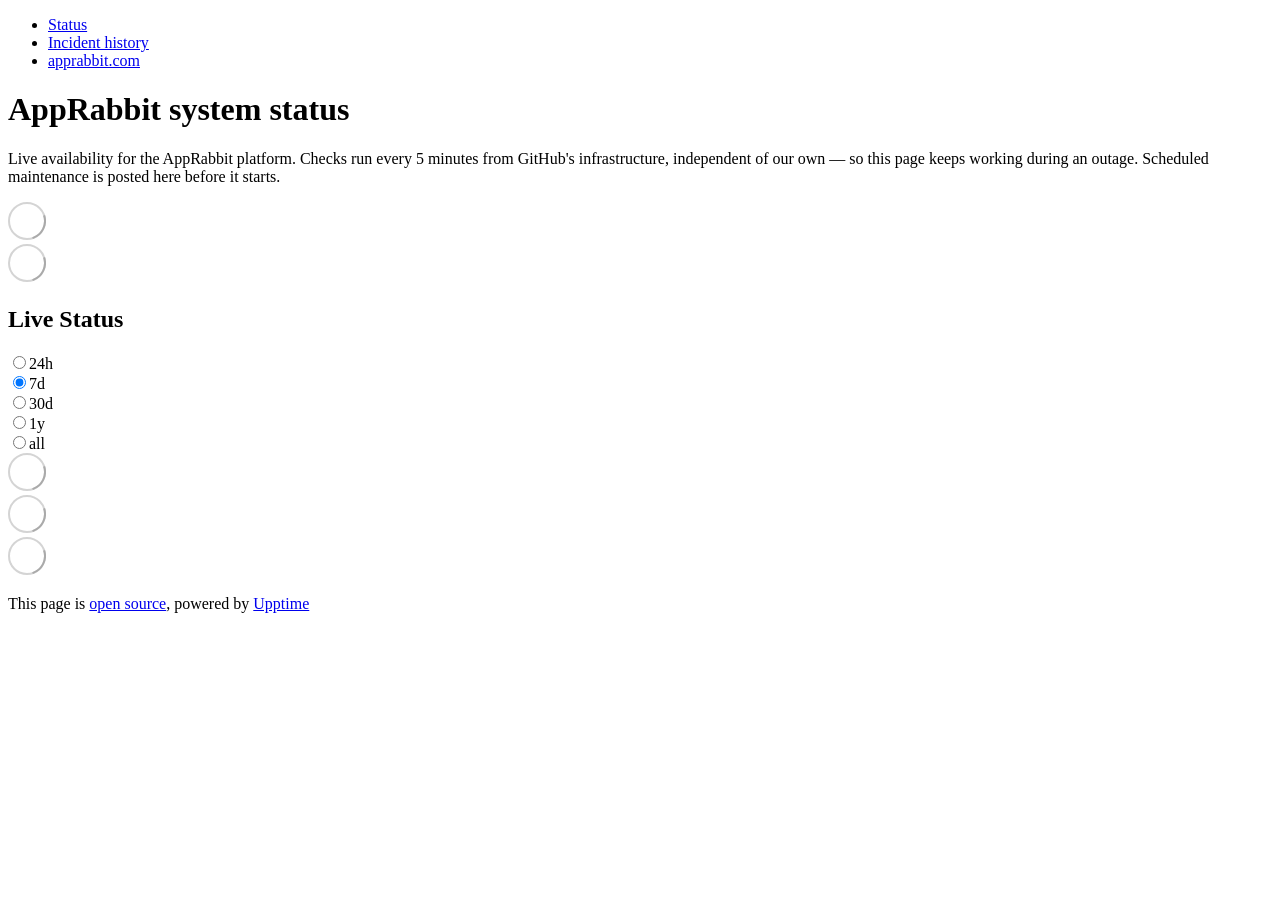
==== index.html @ 229c6cf5 "deploy: 5604613d3c1e2f27da036a6be445fbf0cf1c7d10" ====
<!DOCTYPE html> <html lang=en> <head> <meta charset=utf-8> <meta content="width=device-width,initial-scale=1" name=viewport> <meta content=#333333 name=theme-color> <base href=/ > <link href=manifest.json rel=manifest crossorigin=use-credentials> <script>__SAPPER__={baseUrl:"",preloaded:[void 0,{}]};if('serviceWorker' in navigator)navigator.serviceWorker.register('/service-worker.js');(function(){try{eval("async function x(){}");var main="/client/client.16db4507.js"}catch(e){main="/client/legacy/client.9b5280ad.js"};var s=document.createElement("script");try{new Function("if(0)import('')")();s.src=main;s.type="module";s.crossOrigin="use-credentials";}catch(e){s.src="/client/shimport@2.0.5.js";s.setAttribute("data-main",main);}document.head.appendChild(s);}());</script> <link href=client/client-31a52aa5.css rel=stylesheet><link href=client/createOctokit-a85f76c7.css rel=stylesheet><link href=client/index-b0b6455a.css rel=stylesheet> <title>AppRabbit Status</title> <script>// If `prefers-color-scheme` is not supported, fall back to light mode.
      // In this case, light.css will be downloaded with `highest` priority.
      if (typeof window !== "undefined" && typeof document !== "undefined" && "matchMedia" in window && window.matchMedia('(prefers-color-scheme: dark)').media === 'not all') {
        document.documentElement.style.display = 'none';
        document.head.insertAdjacentHTML(
          'beforeend',
          '<link rel="stylesheet" href={`${config.path}/themes/light.css`} onload="document.documentElement.style.display = \'\'">',
        );
      } </script> <link href=https://status.apprabbit.com/themes/light.css rel=stylesheet media=(prefers-color-scheme:light)> <link href=https://status.apprabbit.com/themes/dark.css rel=stylesheet media=(prefers-color-scheme:dark)><link href=https://status.apprabbit.com/global.css rel=stylesheet><link href=https://raw.githubusercontent.com/upptime/upptime/master/assets/upptime-icon.svg rel=icon type=image/svg><link href=/logo-192.png rel=icon type=image/png> <link href=/client/client.16db4507.js rel=modulepreload as=script crossorigin=use-credentials><link href=/client/client-31a52aa5.css rel=preload as=style><link href=/client/index.b911595e.js rel=modulepreload as=script crossorigin=use-credentials><link href=/client/createOctokit.f7fb2479.js rel=modulepreload as=script crossorigin=use-credentials><link href=/client/inject_styles.803b7e80.js rel=modulepreload as=script crossorigin=use-credentials><link href=/client/createOctokit-a85f76c7.css rel=preload as=style><link href=/client/index-b0b6455a.css rel=preload as=style></head> <body> <div id=sapper> <nav class=svelte-a08hsz><div class="svelte-a08hsz container"> <ul class=svelte-a08hsz><li><a href=/ class=svelte-a08hsz target=_self aria-current=page>Status</a> <li><a href=/history class=svelte-a08hsz target=_self>Incident history</a> <li><a href=https://apprabbit.com class=svelte-a08hsz target=_self>apprabbit.com</a> </li> </ul></div> </nav> <main class=container> <header class=svelte-ngkazm><h1>AppRabbit system status</h1> <p class="svelte-ngkazm lead">Live availability for the AppRabbit platform. Checks run every 5 minutes from GitHub's infrastructure, independent of our own — so this page keeps working during an outage. Scheduled maintenance is posted here before it starts.</header> <section class=svelte-8lnl4f><div class="svelte-68jxue loading"><svg class=svelte-68jxue height=38 stroke=#aaa width=38 xmlns=http://www.w3.org/2000/svg><g fill=none fill-rule=evenodd><g stroke-width=2 transform="translate(1 1)"><circle cx=18 cy=18 r=18 stroke-opacity=.5></circle><path d="M36 18c0-9.94-8.06-18-18-18"><animateTransform attributeName=transform dur=1s from="0 18 18" repeatCount=indefinite to="360 18 18" type=rotate></animateTransform></path></g></g></svg></div> </section> <section class=svelte-8lnl4f><div class="svelte-68jxue loading"><svg class=svelte-68jxue height=38 stroke=#aaa width=38 xmlns=http://www.w3.org/2000/svg><g fill=none fill-rule=evenodd><g stroke-width=2 transform="translate(1 1)"><circle cx=18 cy=18 r=18 stroke-opacity=.5></circle><path d="M36 18c0-9.94-8.06-18-18-18"><animateTransform attributeName=transform dur=1s from="0 18 18" repeatCount=indefinite to="360 18 18" type=rotate></animateTransform></path></g></g></svg></div> </section> <div class="svelte-fqsq6s f changed"><h2>Live Status</h2> <form class="svelte-fqsq6s f r"><div><input class=svelte-fqsq6s id=data_day name=d type=radio value=day><label class=svelte-fqsq6s for=data_day>24h</label></div> <div><input class=svelte-fqsq6s id=data_week name=d type=radio value=week checked><label class=svelte-fqsq6s for=data_week>7d</label></div> <div><input class=svelte-fqsq6s id=data_month name=d type=radio value=month><label class=svelte-fqsq6s for=data_month>30d</label></div> <div><input class=svelte-fqsq6s id=data_year name=d type=radio value=year><label class=svelte-fqsq6s for=data_year>1y</label></div> <div><input class=svelte-fqsq6s id=data_all name=d type=radio value=all><label class=svelte-fqsq6s for=data_all>all</label></div></form></div> <section class="svelte-fqsq6s live-status"><div class="svelte-68jxue loading"><svg class=svelte-68jxue height=38 stroke=#aaa width=38 xmlns=http://www.w3.org/2000/svg><g fill=none fill-rule=evenodd><g stroke-width=2 transform="translate(1 1)"><circle cx=18 cy=18 r=18 stroke-opacity=.5></circle><path d="M36 18c0-9.94-8.06-18-18-18"><animateTransform attributeName=transform dur=1s from="0 18 18" repeatCount=indefinite to="360 18 18" type=rotate></animateTransform></path></g></g></svg></div> </section> <section><div class="svelte-68jxue loading"><svg class=svelte-68jxue height=38 stroke=#aaa width=38 xmlns=http://www.w3.org/2000/svg><g fill=none fill-rule=evenodd><g stroke-width=2 transform="translate(1 1)"><circle cx=18 cy=18 r=18 stroke-opacity=.5></circle><path d="M36 18c0-9.94-8.06-18-18-18"><animateTransform attributeName=transform dur=1s from="0 18 18" repeatCount=indefinite to="360 18 18" type=rotate></animateTransform></path></g></g></svg></div> </section> <section><div class="svelte-68jxue loading"><svg class=svelte-68jxue height=38 stroke=#aaa width=38 xmlns=http://www.w3.org/2000/svg><g fill=none fill-rule=evenodd><g stroke-width=2 transform="translate(1 1)"><circle cx=18 cy=18 r=18 stroke-opacity=.5></circle><path d="M36 18c0-9.94-8.06-18-18-18"><animateTransform attributeName=transform dur=1s from="0 18 18" repeatCount=indefinite to="360 18 18" type=rotate></animateTransform></path></g></g></svg></div></section></main> <footer class=svelte-jbr799><p>This page is <a href=https://github.com/gameplan-apps/statuspage>open source</a>, powered by <a href=https://upptime.js.org>Upptime</a></p> </footer></div> <script> try {
        if (typeof window !== "undefined" && window.navigator && navigator.serviceWorker) {
          navigator.serviceWorker.getRegistrations().then(function (registrations) {
            for (let registration of registrations) {
              registration.unregister();
            }
          });
        }
        if (typeof window !== "undefined" && "caches" in window) {
          caches.keys().then(function (keyList) {
            return Promise.all(
              keyList.map(function (key) {
                return caches.delete(key);
              })
            );
          });
        }
      } catch (error) {} </script>
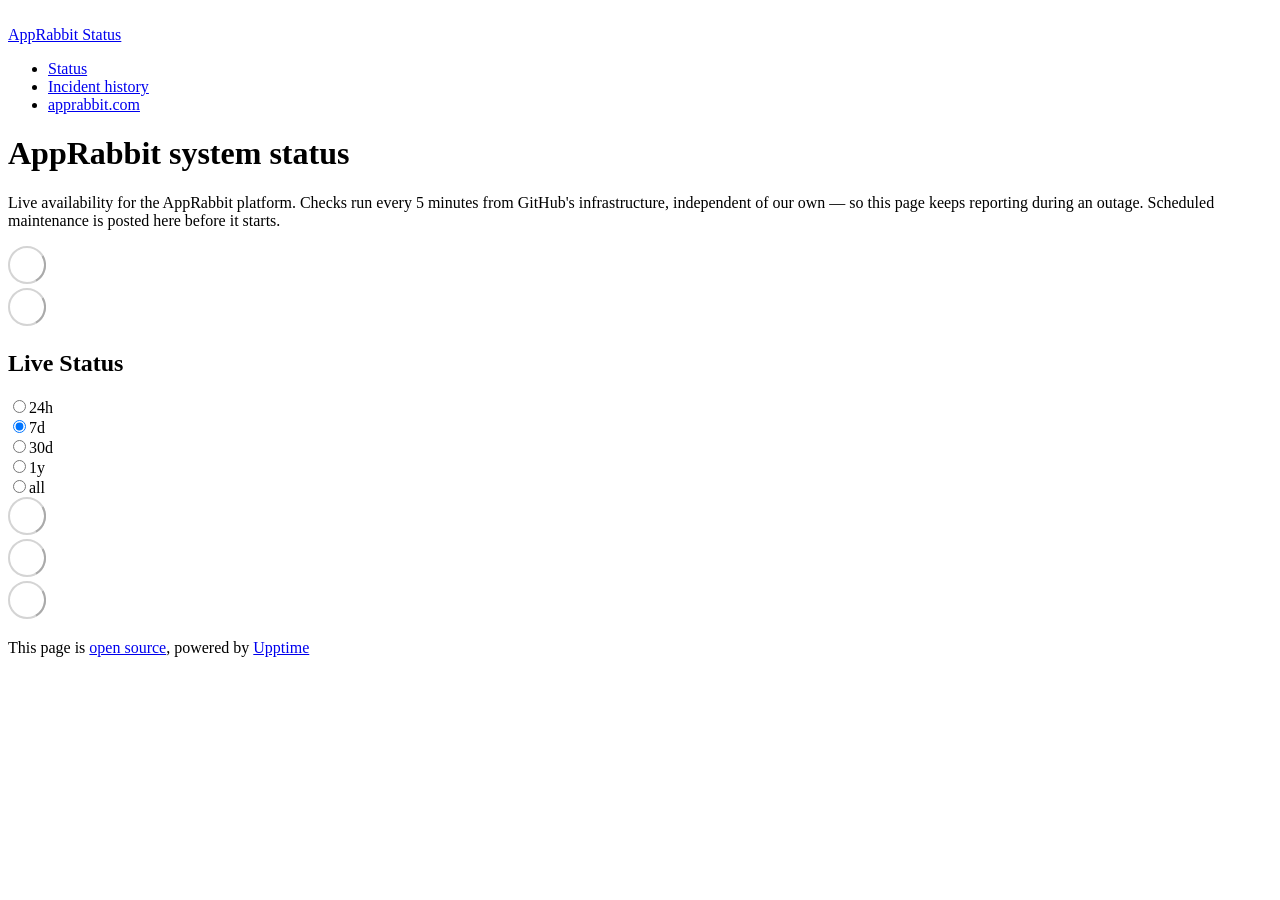
==== commit b4fa7b87: "deploy: b3c01dbffed97ba7796f07d6b730ff8632c84983" ====
--- a/index.html
+++ b/index.html
@@ -1,4 +1,4 @@
-<!DOCTYPE html> <html lang=en> <head> <meta charset=utf-8> <meta content="width=device-width,initial-scale=1" name=viewport> <meta content=#333333 name=theme-color> <base href=/ > <link href=manifest.json rel=manifest crossorigin=use-credentials> <script>__SAPPER__={baseUrl:"",preloaded:[void 0,{}]};if('serviceWorker' in navigator)navigator.serviceWorker.register('/service-worker.js');(function(){try{eval("async function x(){}");var main="/client/client.16db4507.js"}catch(e){main="/client/legacy/client.9b5280ad.js"};var s=document.createElement("script");try{new Function("if(0)import('')")();s.src=main;s.type="module";s.crossOrigin="use-credentials";}catch(e){s.src="/client/shimport@2.0.5.js";s.setAttribute("data-main",main);}document.head.appendChild(s);}());</script> <link href=client/client-31a52aa5.css rel=stylesheet><link href=client/createOctokit-a85f76c7.css rel=stylesheet><link href=client/index-b0b6455a.css rel=stylesheet> <title>AppRabbit Status</title> <script>// If `prefers-color-scheme` is not supported, fall back to light mode.
+<!DOCTYPE html> <html lang=en> <head> <meta charset=utf-8> <meta content="width=device-width,initial-scale=1" name=viewport> <meta content=#333333 name=theme-color> <base href=/statuspage/ > <link href=manifest.json rel=manifest crossorigin=use-credentials> <script>__SAPPER__={baseUrl:"/statuspage",preloaded:[void 0,{}]};if('serviceWorker' in navigator)navigator.serviceWorker.register('/statuspage/service-worker.js');(function(){try{eval("async function x(){}");var main="/statuspage/client/client.c06e1f39.js"}catch(e){main="/statuspage/client/legacy/client.65a590e5.js"};var s=document.createElement("script");try{new Function("if(0)import('')")();s.src=main;s.type="module";s.crossOrigin="use-credentials";}catch(e){s.src="/statuspage/client/shimport@2.0.5.js";s.setAttribute("data-main",main);}document.head.appendChild(s);}());</script> <link href=client/client-31a52aa5.css rel=stylesheet><link href=client/createOctokit-a85f76c7.css rel=stylesheet><link href=client/index-b0b6455a.css rel=stylesheet> <title>AppRabbit Status</title> <script>// If `prefers-color-scheme` is not supported, fall back to light mode.
       // In this case, light.css will be downloaded with `highest` priority.
       if (typeof window !== "undefined" && typeof document !== "undefined" && "matchMedia" in window && window.matchMedia('(prefers-color-scheme: dark)').media === 'not all') {
         document.documentElement.style.display = 'none';
@@ -6,7 +6,7 @@
           'beforeend',
           '<link rel="stylesheet" href={`${config.path}/themes/light.css`} onload="document.documentElement.style.display = \'\'">',
         );
-      } </script> <link href=https://status.apprabbit.com/themes/light.css rel=stylesheet media=(prefers-color-scheme:light)> <link href=https://status.apprabbit.com/themes/dark.css rel=stylesheet media=(prefers-color-scheme:dark)><link href=https://status.apprabbit.com/global.css rel=stylesheet><link href=https://raw.githubusercontent.com/upptime/upptime/master/assets/upptime-icon.svg rel=icon type=image/svg><link href=/logo-192.png rel=icon type=image/png> <link href=/client/client.16db4507.js rel=modulepreload as=script crossorigin=use-credentials><link href=/client/client-31a52aa5.css rel=preload as=style><link href=/client/index.b911595e.js rel=modulepreload as=script crossorigin=use-credentials><link href=/client/createOctokit.f7fb2479.js rel=modulepreload as=script crossorigin=use-credentials><link href=/client/inject_styles.803b7e80.js rel=modulepreload as=script crossorigin=use-credentials><link href=/client/createOctokit-a85f76c7.css rel=preload as=style><link href=/client/index-b0b6455a.css rel=preload as=style></head> <body> <div id=sapper> <nav class=svelte-a08hsz><div class="svelte-a08hsz container"> <ul class=svelte-a08hsz><li><a href=/ class=svelte-a08hsz target=_self aria-current=page>Status</a> <li><a href=/history class=svelte-a08hsz target=_self>Incident history</a> <li><a href=https://apprabbit.com class=svelte-a08hsz target=_self>apprabbit.com</a> </li> </ul></div> </nav> <main class=container> <header class=svelte-ngkazm><h1>AppRabbit system status</h1> <p class="svelte-ngkazm lead">Live availability for the AppRabbit platform. Checks run every 5 minutes from GitHub's infrastructure, independent of our own — so this page keeps working during an outage. Scheduled maintenance is posted here before it starts.</header> <section class=svelte-8lnl4f><div class="svelte-68jxue loading"><svg class=svelte-68jxue height=38 stroke=#aaa width=38 xmlns=http://www.w3.org/2000/svg><g fill=none fill-rule=evenodd><g stroke-width=2 transform="translate(1 1)"><circle cx=18 cy=18 r=18 stroke-opacity=.5></circle><path d="M36 18c0-9.94-8.06-18-18-18"><animateTransform attributeName=transform dur=1s from="0 18 18" repeatCount=indefinite to="360 18 18" type=rotate></animateTransform></path></g></g></svg></div> </section> <section class=svelte-8lnl4f><div class="svelte-68jxue loading"><svg class=svelte-68jxue height=38 stroke=#aaa width=38 xmlns=http://www.w3.org/2000/svg><g fill=none fill-rule=evenodd><g stroke-width=2 transform="translate(1 1)"><circle cx=18 cy=18 r=18 stroke-opacity=.5></circle><path d="M36 18c0-9.94-8.06-18-18-18"><animateTransform attributeName=transform dur=1s from="0 18 18" repeatCount=indefinite to="360 18 18" type=rotate></animateTransform></path></g></g></svg></div> </section> <div class="svelte-fqsq6s f changed"><h2>Live Status</h2> <form class="svelte-fqsq6s f r"><div><input class=svelte-fqsq6s id=data_day name=d type=radio value=day><label class=svelte-fqsq6s for=data_day>24h</label></div> <div><input class=svelte-fqsq6s id=data_week name=d type=radio value=week checked><label class=svelte-fqsq6s for=data_week>7d</label></div> <div><input class=svelte-fqsq6s id=data_month name=d type=radio value=month><label class=svelte-fqsq6s for=data_month>30d</label></div> <div><input class=svelte-fqsq6s id=data_year name=d type=radio value=year><label class=svelte-fqsq6s for=data_year>1y</label></div> <div><input class=svelte-fqsq6s id=data_all name=d type=radio value=all><label class=svelte-fqsq6s for=data_all>all</label></div></form></div> <section class="svelte-fqsq6s live-status"><div class="svelte-68jxue loading"><svg class=svelte-68jxue height=38 stroke=#aaa width=38 xmlns=http://www.w3.org/2000/svg><g fill=none fill-rule=evenodd><g stroke-width=2 transform="translate(1 1)"><circle cx=18 cy=18 r=18 stroke-opacity=.5></circle><path d="M36 18c0-9.94-8.06-18-18-18"><animateTransform attributeName=transform dur=1s from="0 18 18" repeatCount=indefinite to="360 18 18" type=rotate></animateTransform></path></g></g></svg></div> </section> <section><div class="svelte-68jxue loading"><svg class=svelte-68jxue height=38 stroke=#aaa width=38 xmlns=http://www.w3.org/2000/svg><g fill=none fill-rule=evenodd><g stroke-width=2 transform="translate(1 1)"><circle cx=18 cy=18 r=18 stroke-opacity=.5></circle><path d="M36 18c0-9.94-8.06-18-18-18"><animateTransform attributeName=transform dur=1s from="0 18 18" repeatCount=indefinite to="360 18 18" type=rotate></animateTransform></path></g></g></svg></div> </section> <section><div class="svelte-68jxue loading"><svg class=svelte-68jxue height=38 stroke=#aaa width=38 xmlns=http://www.w3.org/2000/svg><g fill=none fill-rule=evenodd><g stroke-width=2 transform="translate(1 1)"><circle cx=18 cy=18 r=18 stroke-opacity=.5></circle><path d="M36 18c0-9.94-8.06-18-18-18"><animateTransform attributeName=transform dur=1s from="0 18 18" repeatCount=indefinite to="360 18 18" type=rotate></animateTransform></path></g></g></svg></div></section></main> <footer class=svelte-jbr799><p>This page is <a href=https://github.com/gameplan-apps/statuspage>open source</a>, powered by <a href=https://upptime.js.org>Upptime</a></p> </footer></div> <script> try {
+      } </script> <link href=https://gameplan-apps.github.io/statuspage/themes/light.css rel=stylesheet media=(prefers-color-scheme:light)> <link href=https://gameplan-apps.github.io/statuspage/themes/dark.css rel=stylesheet media=(prefers-color-scheme:dark)><link href=https://gameplan-apps.github.io/statuspage/global.css rel=stylesheet><link href=https://apprabbit.com/favicon.ico rel=icon type=image/svg><link href=https://apprabbit.com/favicon.ico rel=icon type=image/png> <link href=/statuspage/client/client.c06e1f39.js rel=modulepreload as=script crossorigin=use-credentials><link href=/statuspage/client/client-31a52aa5.css rel=preload as=style><link href=/statuspage/client/index.b52c57d4.js rel=modulepreload as=script crossorigin=use-credentials><link href=/statuspage/client/createOctokit.2ad04b03.js rel=modulepreload as=script crossorigin=use-credentials><link href=/statuspage/client/inject_styles.803b7e80.js rel=modulepreload as=script crossorigin=use-credentials><link href=/statuspage/client/createOctokit-a85f76c7.css rel=preload as=style><link href=/statuspage/client/index-b0b6455a.css rel=preload as=style></head> <body> <div id=sapper> <nav class=svelte-a08hsz><div class="svelte-a08hsz container"><div><a href=https://gameplan-apps.github.io/statuspage class="svelte-a08hsz logo"><img alt="" class=svelte-a08hsz src=https://studio.apprabbit.app/apprabbit-logo.svg> <div>AppRabbit Status</div></a></div> <ul class=svelte-a08hsz><li><a href=/ class=svelte-a08hsz target=_self aria-current=page>Status</a> <li><a href=/history class=svelte-a08hsz target=_self>Incident history</a> <li><a href=https://apprabbit.com class=svelte-a08hsz target=_self>apprabbit.com</a> </li> </ul></div> </nav> <main class=container> <header class=svelte-ngkazm><h1>AppRabbit system status</h1> <p class="svelte-ngkazm lead">Live availability for the AppRabbit platform. Checks run every 5 minutes from GitHub's infrastructure, independent of our own — so this page keeps reporting during an outage. Scheduled maintenance is posted here before it starts.</header> <section class=svelte-8lnl4f><div class="svelte-68jxue loading"><svg class=svelte-68jxue height=38 stroke=#aaa width=38 xmlns=http://www.w3.org/2000/svg><g fill=none fill-rule=evenodd><g stroke-width=2 transform="translate(1 1)"><circle cx=18 cy=18 r=18 stroke-opacity=.5></circle><path d="M36 18c0-9.94-8.06-18-18-18"><animateTransform attributeName=transform dur=1s from="0 18 18" repeatCount=indefinite to="360 18 18" type=rotate></animateTransform></path></g></g></svg></div> </section> <section class=svelte-8lnl4f><div class="svelte-68jxue loading"><svg class=svelte-68jxue height=38 stroke=#aaa width=38 xmlns=http://www.w3.org/2000/svg><g fill=none fill-rule=evenodd><g stroke-width=2 transform="translate(1 1)"><circle cx=18 cy=18 r=18 stroke-opacity=.5></circle><path d="M36 18c0-9.94-8.06-18-18-18"><animateTransform attributeName=transform dur=1s from="0 18 18" repeatCount=indefinite to="360 18 18" type=rotate></animateTransform></path></g></g></svg></div> </section> <div class="svelte-fqsq6s f changed"><h2>Live Status</h2> <form class="svelte-fqsq6s f r"><div><input class=svelte-fqsq6s id=data_day name=d type=radio value=day><label class=svelte-fqsq6s for=data_day>24h</label></div> <div><input class=svelte-fqsq6s id=data_week name=d type=radio value=week checked><label class=svelte-fqsq6s for=data_week>7d</label></div> <div><input class=svelte-fqsq6s id=data_month name=d type=radio value=month><label class=svelte-fqsq6s for=data_month>30d</label></div> <div><input class=svelte-fqsq6s id=data_year name=d type=radio value=year><label class=svelte-fqsq6s for=data_year>1y</label></div> <div><input class=svelte-fqsq6s id=data_all name=d type=radio value=all><label class=svelte-fqsq6s for=data_all>all</label></div></form></div> <section class="svelte-fqsq6s live-status"><div class="svelte-68jxue loading"><svg class=svelte-68jxue height=38 stroke=#aaa width=38 xmlns=http://www.w3.org/2000/svg><g fill=none fill-rule=evenodd><g stroke-width=2 transform="translate(1 1)"><circle cx=18 cy=18 r=18 stroke-opacity=.5></circle><path d="M36 18c0-9.94-8.06-18-18-18"><animateTransform attributeName=transform dur=1s from="0 18 18" repeatCount=indefinite to="360 18 18" type=rotate></animateTransform></path></g></g></svg></div> </section> <section><div class="svelte-68jxue loading"><svg class=svelte-68jxue height=38 stroke=#aaa width=38 xmlns=http://www.w3.org/2000/svg><g fill=none fill-rule=evenodd><g stroke-width=2 transform="translate(1 1)"><circle cx=18 cy=18 r=18 stroke-opacity=.5></circle><path d="M36 18c0-9.94-8.06-18-18-18"><animateTransform attributeName=transform dur=1s from="0 18 18" repeatCount=indefinite to="360 18 18" type=rotate></animateTransform></path></g></g></svg></div> </section> <section><div class="svelte-68jxue loading"><svg class=svelte-68jxue height=38 stroke=#aaa width=38 xmlns=http://www.w3.org/2000/svg><g fill=none fill-rule=evenodd><g stroke-width=2 transform="translate(1 1)"><circle cx=18 cy=18 r=18 stroke-opacity=.5></circle><path d="M36 18c0-9.94-8.06-18-18-18"><animateTransform attributeName=transform dur=1s from="0 18 18" repeatCount=indefinite to="360 18 18" type=rotate></animateTransform></path></g></g></svg></div></section></main> <footer class=svelte-jbr799><p>This page is <a href=https://github.com/gameplan-apps/statuspage>open source</a>, powered by <a href=https://upptime.js.org>Upptime</a></p> </footer></div> <script> try {
         if (typeof window !== "undefined" && window.navigator && navigator.serviceWorker) {
           navigator.serviceWorker.getRegistrations().then(function (registrations) {
             for (let registration of registrations) {
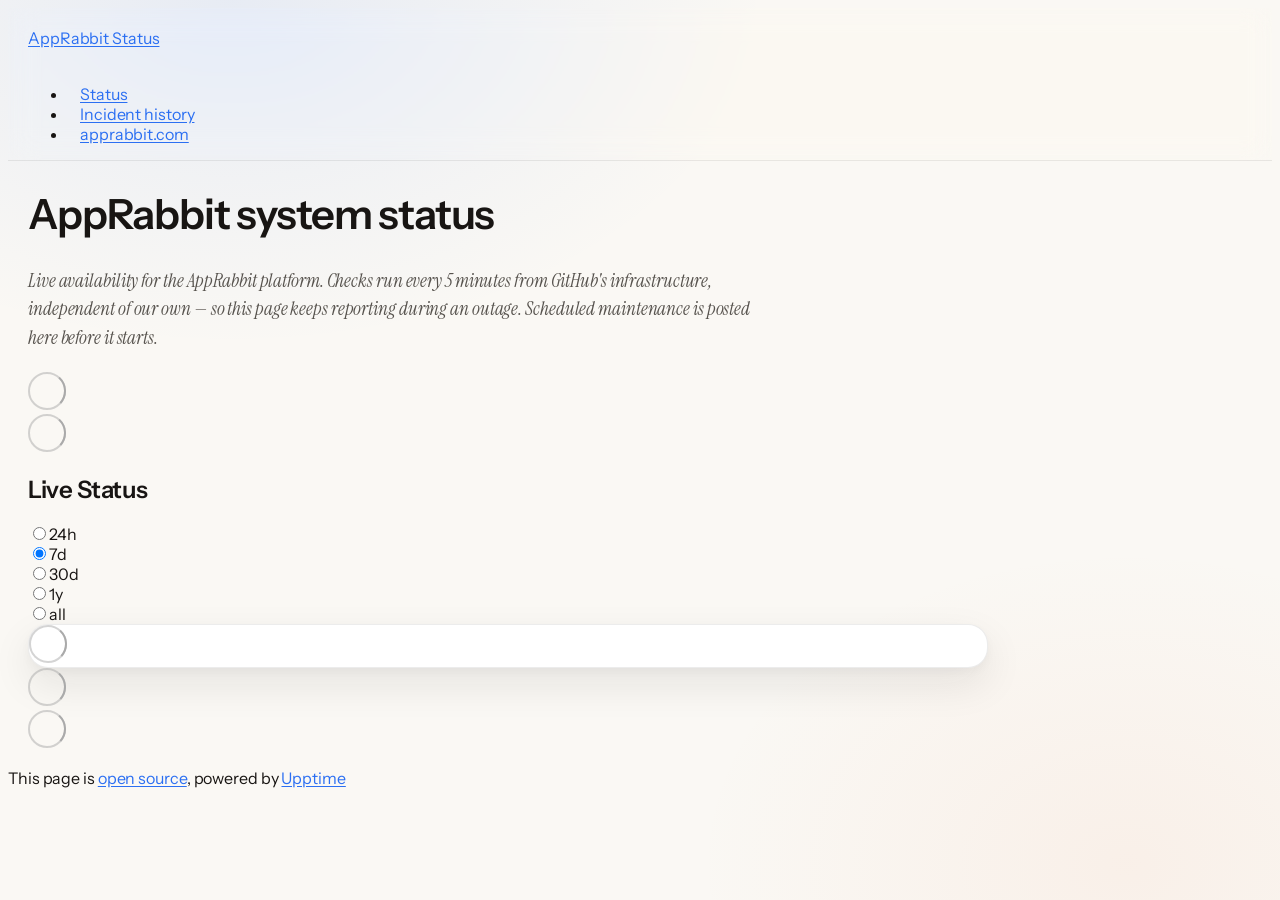
==== commit 31136dc5: "deploy: c6df0303e21b33916c0869900d43856d14a589ee" ====
--- a/index.html
+++ b/index.html
@@ -1,12 +1,4 @@
-<!DOCTYPE html> <html lang=en> <head> <meta charset=utf-8> <meta content="width=device-width,initial-scale=1" name=viewport> <meta content=#333333 name=theme-color> <base href=/statuspage/ > <link href=manifest.json rel=manifest crossorigin=use-credentials> <script>__SAPPER__={baseUrl:"/statuspage",preloaded:[void 0,{}]};if('serviceWorker' in navigator)navigator.serviceWorker.register('/statuspage/service-worker.js');(function(){try{eval("async function x(){}");var main="/statuspage/client/client.c06e1f39.js"}catch(e){main="/statuspage/client/legacy/client.65a590e5.js"};var s=document.createElement("script");try{new Function("if(0)import('')")();s.src=main;s.type="module";s.crossOrigin="use-credentials";}catch(e){s.src="/statuspage/client/shimport@2.0.5.js";s.setAttribute("data-main",main);}document.head.appendChild(s);}());</script> <link href=client/client-31a52aa5.css rel=stylesheet><link href=client/createOctokit-a85f76c7.css rel=stylesheet><link href=client/index-b0b6455a.css rel=stylesheet> <title>AppRabbit Status</title> <script>// If `prefers-color-scheme` is not supported, fall back to light mode.
-      // In this case, light.css will be downloaded with `highest` priority.
-      if (typeof window !== "undefined" && typeof document !== "undefined" && "matchMedia" in window && window.matchMedia('(prefers-color-scheme: dark)').media === 'not all') {
-        document.documentElement.style.display = 'none';
-        document.head.insertAdjacentHTML(
-          'beforeend',
-          '<link rel="stylesheet" href={`${config.path}/themes/light.css`} onload="document.documentElement.style.display = \'\'">',
-        );
-      } </script> <link href=https://gameplan-apps.github.io/statuspage/themes/light.css rel=stylesheet media=(prefers-color-scheme:light)> <link href=https://gameplan-apps.github.io/statuspage/themes/dark.css rel=stylesheet media=(prefers-color-scheme:dark)><link href=https://gameplan-apps.github.io/statuspage/global.css rel=stylesheet><link href=https://apprabbit.com/favicon.ico rel=icon type=image/svg><link href=https://apprabbit.com/favicon.ico rel=icon type=image/png> <link href=/statuspage/client/client.c06e1f39.js rel=modulepreload as=script crossorigin=use-credentials><link href=/statuspage/client/client-31a52aa5.css rel=preload as=style><link href=/statuspage/client/index.b52c57d4.js rel=modulepreload as=script crossorigin=use-credentials><link href=/statuspage/client/createOctokit.2ad04b03.js rel=modulepreload as=script crossorigin=use-credentials><link href=/statuspage/client/inject_styles.803b7e80.js rel=modulepreload as=script crossorigin=use-credentials><link href=/statuspage/client/createOctokit-a85f76c7.css rel=preload as=style><link href=/statuspage/client/index-b0b6455a.css rel=preload as=style></head> <body> <div id=sapper> <nav class=svelte-a08hsz><div class="svelte-a08hsz container"><div><a href=https://gameplan-apps.github.io/statuspage class="svelte-a08hsz logo"><img alt="" class=svelte-a08hsz src=https://studio.apprabbit.app/apprabbit-logo.svg> <div>AppRabbit Status</div></a></div> <ul class=svelte-a08hsz><li><a href=/ class=svelte-a08hsz target=_self aria-current=page>Status</a> <li><a href=/history class=svelte-a08hsz target=_self>Incident history</a> <li><a href=https://apprabbit.com class=svelte-a08hsz target=_self>apprabbit.com</a> </li> </ul></div> </nav> <main class=container> <header class=svelte-ngkazm><h1>AppRabbit system status</h1> <p class="svelte-ngkazm lead">Live availability for the AppRabbit platform. Checks run every 5 minutes from GitHub's infrastructure, independent of our own — so this page keeps reporting during an outage. Scheduled maintenance is posted here before it starts.</header> <section class=svelte-8lnl4f><div class="svelte-68jxue loading"><svg class=svelte-68jxue height=38 stroke=#aaa width=38 xmlns=http://www.w3.org/2000/svg><g fill=none fill-rule=evenodd><g stroke-width=2 transform="translate(1 1)"><circle cx=18 cy=18 r=18 stroke-opacity=.5></circle><path d="M36 18c0-9.94-8.06-18-18-18"><animateTransform attributeName=transform dur=1s from="0 18 18" repeatCount=indefinite to="360 18 18" type=rotate></animateTransform></path></g></g></svg></div> </section> <section class=svelte-8lnl4f><div class="svelte-68jxue loading"><svg class=svelte-68jxue height=38 stroke=#aaa width=38 xmlns=http://www.w3.org/2000/svg><g fill=none fill-rule=evenodd><g stroke-width=2 transform="translate(1 1)"><circle cx=18 cy=18 r=18 stroke-opacity=.5></circle><path d="M36 18c0-9.94-8.06-18-18-18"><animateTransform attributeName=transform dur=1s from="0 18 18" repeatCount=indefinite to="360 18 18" type=rotate></animateTransform></path></g></g></svg></div> </section> <div class="svelte-fqsq6s f changed"><h2>Live Status</h2> <form class="svelte-fqsq6s f r"><div><input class=svelte-fqsq6s id=data_day name=d type=radio value=day><label class=svelte-fqsq6s for=data_day>24h</label></div> <div><input class=svelte-fqsq6s id=data_week name=d type=radio value=week checked><label class=svelte-fqsq6s for=data_week>7d</label></div> <div><input class=svelte-fqsq6s id=data_month name=d type=radio value=month><label class=svelte-fqsq6s for=data_month>30d</label></div> <div><input class=svelte-fqsq6s id=data_year name=d type=radio value=year><label class=svelte-fqsq6s for=data_year>1y</label></div> <div><input class=svelte-fqsq6s id=data_all name=d type=radio value=all><label class=svelte-fqsq6s for=data_all>all</label></div></form></div> <section class="svelte-fqsq6s live-status"><div class="svelte-68jxue loading"><svg class=svelte-68jxue height=38 stroke=#aaa width=38 xmlns=http://www.w3.org/2000/svg><g fill=none fill-rule=evenodd><g stroke-width=2 transform="translate(1 1)"><circle cx=18 cy=18 r=18 stroke-opacity=.5></circle><path d="M36 18c0-9.94-8.06-18-18-18"><animateTransform attributeName=transform dur=1s from="0 18 18" repeatCount=indefinite to="360 18 18" type=rotate></animateTransform></path></g></g></svg></div> </section> <section><div class="svelte-68jxue loading"><svg class=svelte-68jxue height=38 stroke=#aaa width=38 xmlns=http://www.w3.org/2000/svg><g fill=none fill-rule=evenodd><g stroke-width=2 transform="translate(1 1)"><circle cx=18 cy=18 r=18 stroke-opacity=.5></circle><path d="M36 18c0-9.94-8.06-18-18-18"><animateTransform attributeName=transform dur=1s from="0 18 18" repeatCount=indefinite to="360 18 18" type=rotate></animateTransform></path></g></g></svg></div> </section> <section><div class="svelte-68jxue loading"><svg class=svelte-68jxue height=38 stroke=#aaa width=38 xmlns=http://www.w3.org/2000/svg><g fill=none fill-rule=evenodd><g stroke-width=2 transform="translate(1 1)"><circle cx=18 cy=18 r=18 stroke-opacity=.5></circle><path d="M36 18c0-9.94-8.06-18-18-18"><animateTransform attributeName=transform dur=1s from="0 18 18" repeatCount=indefinite to="360 18 18" type=rotate></animateTransform></path></g></g></svg></div></section></main> <footer class=svelte-jbr799><p>This page is <a href=https://github.com/gameplan-apps/statuspage>open source</a>, powered by <a href=https://upptime.js.org>Upptime</a></p> </footer></div> <script> try {
+<!DOCTYPE html> <html lang=en> <head> <meta charset=utf-8> <meta content="width=device-width,initial-scale=1" name=viewport> <meta content=#333333 name=theme-color> <base href=/statuspage/ > <link href=manifest.json rel=manifest crossorigin=use-credentials> <script>__SAPPER__={baseUrl:"/statuspage",preloaded:[void 0,{}]};if('serviceWorker' in navigator)navigator.serviceWorker.register('/statuspage/service-worker.js');(function(){try{eval("async function x(){}");var main="/statuspage/client/client.6ed29da2.js"}catch(e){main="/statuspage/client/legacy/client.52dd1997.js"};var s=document.createElement("script");try{new Function("if(0)import('')")();s.src=main;s.type="module";s.crossOrigin="use-credentials";}catch(e){s.src="/statuspage/client/shimport@2.0.5.js";s.setAttribute("data-main",main);}document.head.appendChild(s);}());</script> <link href=client/client-31a52aa5.css rel=stylesheet><link href=client/createOctokit-a85f76c7.css rel=stylesheet><link href=client/index-b0b6455a.css rel=stylesheet> <title>AppRabbit Status</title><link href=https://gameplan-apps.github.io/statuspage/apprabbit.css rel=stylesheet><link href=https://gameplan-apps.github.io/statuspage/global.css rel=stylesheet><link href=https://apprabbit.com/favicon.ico rel=icon type=image/svg><link href=https://apprabbit.com/favicon.ico rel=icon type=image/png> <link href=/statuspage/client/client.6ed29da2.js rel=modulepreload as=script crossorigin=use-credentials><link href=/statuspage/client/client-31a52aa5.css rel=preload as=style><link href=/statuspage/client/index.0f40be0e.js rel=modulepreload as=script crossorigin=use-credentials><link href=/statuspage/client/createOctokit.86d0e295.js rel=modulepreload as=script crossorigin=use-credentials><link href=/statuspage/client/inject_styles.803b7e80.js rel=modulepreload as=script crossorigin=use-credentials><link href=/statuspage/client/createOctokit-a85f76c7.css rel=preload as=style><link href=/statuspage/client/index-b0b6455a.css rel=preload as=style></head> <body> <div id=sapper> <nav class=svelte-a08hsz><div class="svelte-a08hsz container"><div><a href=https://gameplan-apps.github.io/statuspage class="svelte-a08hsz logo"><img alt="" class=svelte-a08hsz src=https://studio.apprabbit.app/apprabbit-logo.svg> <div>AppRabbit Status</div></a></div> <ul class=svelte-a08hsz><li><a href=/ class=svelte-a08hsz target=_self aria-current=page>Status</a> <li><a href=/history class=svelte-a08hsz target=_self>Incident history</a> <li><a href=https://apprabbit.com class=svelte-a08hsz target=_self>apprabbit.com</a> </li> </ul></div> </nav> <main class=container> <header class=svelte-ngkazm><h1>AppRabbit system status</h1> <p class="svelte-ngkazm lead">Live availability for the AppRabbit platform. Checks run every 5 minutes from GitHub's infrastructure, independent of our own — so this page keeps reporting during an outage. Scheduled maintenance is posted here before it starts.</header> <section class=svelte-8lnl4f><div class="svelte-68jxue loading"><svg class=svelte-68jxue height=38 stroke=#aaa width=38 xmlns=http://www.w3.org/2000/svg><g fill=none fill-rule=evenodd><g stroke-width=2 transform="translate(1 1)"><circle cx=18 cy=18 r=18 stroke-opacity=.5></circle><path d="M36 18c0-9.94-8.06-18-18-18"><animateTransform attributeName=transform dur=1s from="0 18 18" repeatCount=indefinite to="360 18 18" type=rotate></animateTransform></path></g></g></svg></div> </section> <section class=svelte-8lnl4f><div class="svelte-68jxue loading"><svg class=svelte-68jxue height=38 stroke=#aaa width=38 xmlns=http://www.w3.org/2000/svg><g fill=none fill-rule=evenodd><g stroke-width=2 transform="translate(1 1)"><circle cx=18 cy=18 r=18 stroke-opacity=.5></circle><path d="M36 18c0-9.94-8.06-18-18-18"><animateTransform attributeName=transform dur=1s from="0 18 18" repeatCount=indefinite to="360 18 18" type=rotate></animateTransform></path></g></g></svg></div> </section> <div class="svelte-fqsq6s f changed"><h2>Live Status</h2> <form class="svelte-fqsq6s f r"><div><input class=svelte-fqsq6s id=data_day name=d type=radio value=day><label class=svelte-fqsq6s for=data_day>24h</label></div> <div><input class=svelte-fqsq6s id=data_week name=d type=radio value=week checked><label class=svelte-fqsq6s for=data_week>7d</label></div> <div><input class=svelte-fqsq6s id=data_month name=d type=radio value=month><label class=svelte-fqsq6s for=data_month>30d</label></div> <div><input class=svelte-fqsq6s id=data_year name=d type=radio value=year><label class=svelte-fqsq6s for=data_year>1y</label></div> <div><input class=svelte-fqsq6s id=data_all name=d type=radio value=all><label class=svelte-fqsq6s for=data_all>all</label></div></form></div> <section class="svelte-fqsq6s live-status"><div class="svelte-68jxue loading"><svg class=svelte-68jxue height=38 stroke=#aaa width=38 xmlns=http://www.w3.org/2000/svg><g fill=none fill-rule=evenodd><g stroke-width=2 transform="translate(1 1)"><circle cx=18 cy=18 r=18 stroke-opacity=.5></circle><path d="M36 18c0-9.94-8.06-18-18-18"><animateTransform attributeName=transform dur=1s from="0 18 18" repeatCount=indefinite to="360 18 18" type=rotate></animateTransform></path></g></g></svg></div> </section> <section><div class="svelte-68jxue loading"><svg class=svelte-68jxue height=38 stroke=#aaa width=38 xmlns=http://www.w3.org/2000/svg><g fill=none fill-rule=evenodd><g stroke-width=2 transform="translate(1 1)"><circle cx=18 cy=18 r=18 stroke-opacity=.5></circle><path d="M36 18c0-9.94-8.06-18-18-18"><animateTransform attributeName=transform dur=1s from="0 18 18" repeatCount=indefinite to="360 18 18" type=rotate></animateTransform></path></g></g></svg></div> </section> <section><div class="svelte-68jxue loading"><svg class=svelte-68jxue height=38 stroke=#aaa width=38 xmlns=http://www.w3.org/2000/svg><g fill=none fill-rule=evenodd><g stroke-width=2 transform="translate(1 1)"><circle cx=18 cy=18 r=18 stroke-opacity=.5></circle><path d="M36 18c0-9.94-8.06-18-18-18"><animateTransform attributeName=transform dur=1s from="0 18 18" repeatCount=indefinite to="360 18 18" type=rotate></animateTransform></path></g></g></svg></div></section></main> <footer class=svelte-jbr799><p>This page is <a href=https://github.com/gameplan-apps/statuspage>open source</a>, powered by <a href=https://upptime.js.org>Upptime</a></p> </footer></div> <script> try {
         if (typeof window !== "undefined" && window.navigator && navigator.serviceWorker) {
           navigator.serviceWorker.getRegistrations().then(function (registrations) {
             for (let registration of registrations) {
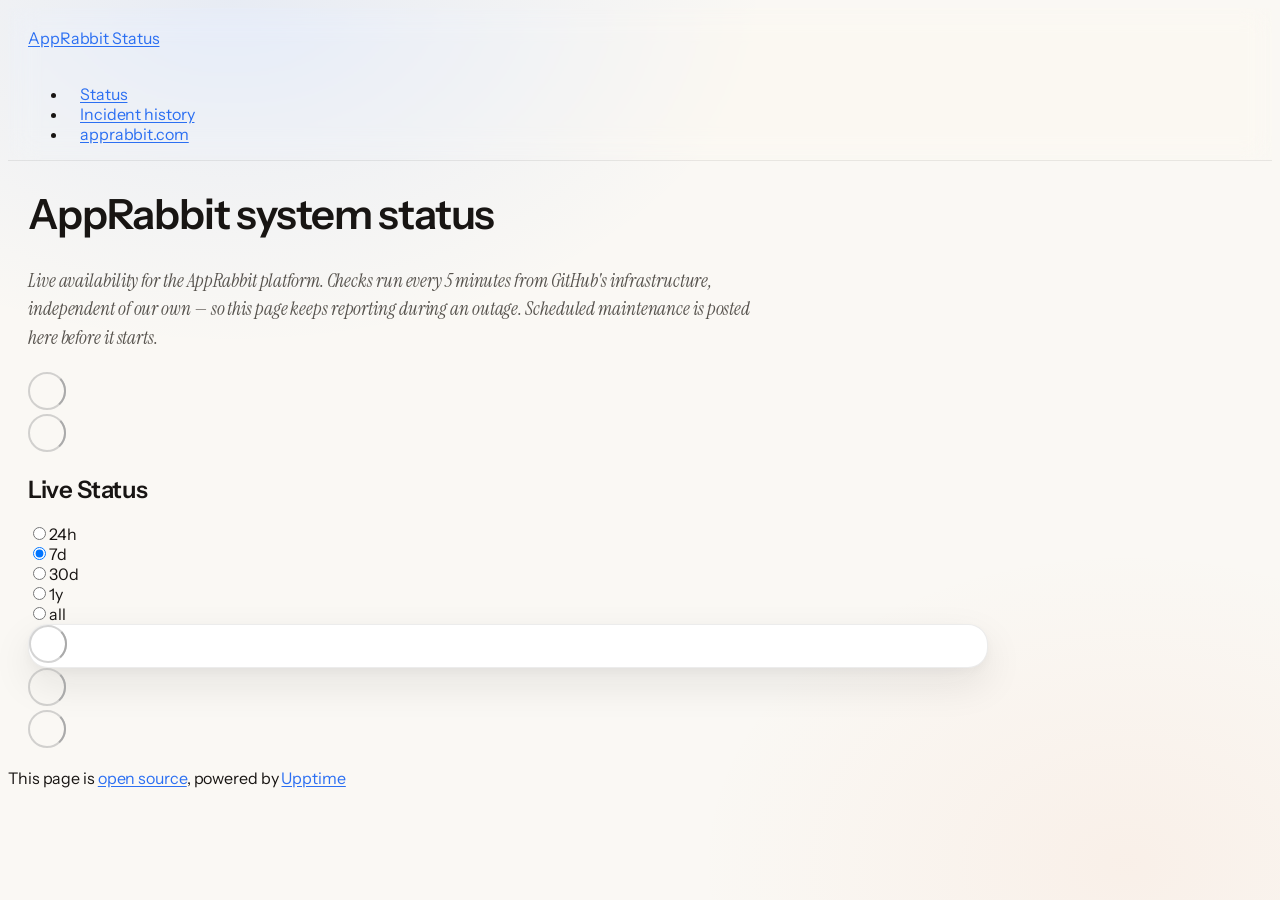
==== commit e5b68acc: "deploy: 00c8eae53469c87c6fbf3f59c4411df9fc2f4dc9" ====
--- a/index.html
+++ b/index.html
@@ -1,4 +1,4 @@
-<!DOCTYPE html> <html lang=en> <head> <meta charset=utf-8> <meta content="width=device-width,initial-scale=1" name=viewport> <meta content=#333333 name=theme-color> <base href=/statuspage/ > <link href=manifest.json rel=manifest crossorigin=use-credentials> <script>__SAPPER__={baseUrl:"/statuspage",preloaded:[void 0,{}]};if('serviceWorker' in navigator)navigator.serviceWorker.register('/statuspage/service-worker.js');(function(){try{eval("async function x(){}");var main="/statuspage/client/client.6ed29da2.js"}catch(e){main="/statuspage/client/legacy/client.52dd1997.js"};var s=document.createElement("script");try{new Function("if(0)import('')")();s.src=main;s.type="module";s.crossOrigin="use-credentials";}catch(e){s.src="/statuspage/client/shimport@2.0.5.js";s.setAttribute("data-main",main);}document.head.appendChild(s);}());</script> <link href=client/client-31a52aa5.css rel=stylesheet><link href=client/createOctokit-a85f76c7.css rel=stylesheet><link href=client/index-b0b6455a.css rel=stylesheet> <title>AppRabbit Status</title><link href=https://gameplan-apps.github.io/statuspage/apprabbit.css rel=stylesheet><link href=https://gameplan-apps.github.io/statuspage/global.css rel=stylesheet><link href=https://apprabbit.com/favicon.ico rel=icon type=image/svg><link href=https://apprabbit.com/favicon.ico rel=icon type=image/png> <link href=/statuspage/client/client.6ed29da2.js rel=modulepreload as=script crossorigin=use-credentials><link href=/statuspage/client/client-31a52aa5.css rel=preload as=style><link href=/statuspage/client/index.0f40be0e.js rel=modulepreload as=script crossorigin=use-credentials><link href=/statuspage/client/createOctokit.86d0e295.js rel=modulepreload as=script crossorigin=use-credentials><link href=/statuspage/client/inject_styles.803b7e80.js rel=modulepreload as=script crossorigin=use-credentials><link href=/statuspage/client/createOctokit-a85f76c7.css rel=preload as=style><link href=/statuspage/client/index-b0b6455a.css rel=preload as=style></head> <body> <div id=sapper> <nav class=svelte-a08hsz><div class="svelte-a08hsz container"><div><a href=https://gameplan-apps.github.io/statuspage class="svelte-a08hsz logo"><img alt="" class=svelte-a08hsz src=https://studio.apprabbit.app/apprabbit-logo.svg> <div>AppRabbit Status</div></a></div> <ul class=svelte-a08hsz><li><a href=/ class=svelte-a08hsz target=_self aria-current=page>Status</a> <li><a href=/history class=svelte-a08hsz target=_self>Incident history</a> <li><a href=https://apprabbit.com class=svelte-a08hsz target=_self>apprabbit.com</a> </li> </ul></div> </nav> <main class=container> <header class=svelte-ngkazm><h1>AppRabbit system status</h1> <p class="svelte-ngkazm lead">Live availability for the AppRabbit platform. Checks run every 5 minutes from GitHub's infrastructure, independent of our own — so this page keeps reporting during an outage. Scheduled maintenance is posted here before it starts.</header> <section class=svelte-8lnl4f><div class="svelte-68jxue loading"><svg class=svelte-68jxue height=38 stroke=#aaa width=38 xmlns=http://www.w3.org/2000/svg><g fill=none fill-rule=evenodd><g stroke-width=2 transform="translate(1 1)"><circle cx=18 cy=18 r=18 stroke-opacity=.5></circle><path d="M36 18c0-9.94-8.06-18-18-18"><animateTransform attributeName=transform dur=1s from="0 18 18" repeatCount=indefinite to="360 18 18" type=rotate></animateTransform></path></g></g></svg></div> </section> <section class=svelte-8lnl4f><div class="svelte-68jxue loading"><svg class=svelte-68jxue height=38 stroke=#aaa width=38 xmlns=http://www.w3.org/2000/svg><g fill=none fill-rule=evenodd><g stroke-width=2 transform="translate(1 1)"><circle cx=18 cy=18 r=18 stroke-opacity=.5></circle><path d="M36 18c0-9.94-8.06-18-18-18"><animateTransform attributeName=transform dur=1s from="0 18 18" repeatCount=indefinite to="360 18 18" type=rotate></animateTransform></path></g></g></svg></div> </section> <div class="svelte-fqsq6s f changed"><h2>Live Status</h2> <form class="svelte-fqsq6s f r"><div><input class=svelte-fqsq6s id=data_day name=d type=radio value=day><label class=svelte-fqsq6s for=data_day>24h</label></div> <div><input class=svelte-fqsq6s id=data_week name=d type=radio value=week checked><label class=svelte-fqsq6s for=data_week>7d</label></div> <div><input class=svelte-fqsq6s id=data_month name=d type=radio value=month><label class=svelte-fqsq6s for=data_month>30d</label></div> <div><input class=svelte-fqsq6s id=data_year name=d type=radio value=year><label class=svelte-fqsq6s for=data_year>1y</label></div> <div><input class=svelte-fqsq6s id=data_all name=d type=radio value=all><label class=svelte-fqsq6s for=data_all>all</label></div></form></div> <section class="svelte-fqsq6s live-status"><div class="svelte-68jxue loading"><svg class=svelte-68jxue height=38 stroke=#aaa width=38 xmlns=http://www.w3.org/2000/svg><g fill=none fill-rule=evenodd><g stroke-width=2 transform="translate(1 1)"><circle cx=18 cy=18 r=18 stroke-opacity=.5></circle><path d="M36 18c0-9.94-8.06-18-18-18"><animateTransform attributeName=transform dur=1s from="0 18 18" repeatCount=indefinite to="360 18 18" type=rotate></animateTransform></path></g></g></svg></div> </section> <section><div class="svelte-68jxue loading"><svg class=svelte-68jxue height=38 stroke=#aaa width=38 xmlns=http://www.w3.org/2000/svg><g fill=none fill-rule=evenodd><g stroke-width=2 transform="translate(1 1)"><circle cx=18 cy=18 r=18 stroke-opacity=.5></circle><path d="M36 18c0-9.94-8.06-18-18-18"><animateTransform attributeName=transform dur=1s from="0 18 18" repeatCount=indefinite to="360 18 18" type=rotate></animateTransform></path></g></g></svg></div> </section> <section><div class="svelte-68jxue loading"><svg class=svelte-68jxue height=38 stroke=#aaa width=38 xmlns=http://www.w3.org/2000/svg><g fill=none fill-rule=evenodd><g stroke-width=2 transform="translate(1 1)"><circle cx=18 cy=18 r=18 stroke-opacity=.5></circle><path d="M36 18c0-9.94-8.06-18-18-18"><animateTransform attributeName=transform dur=1s from="0 18 18" repeatCount=indefinite to="360 18 18" type=rotate></animateTransform></path></g></g></svg></div></section></main> <footer class=svelte-jbr799><p>This page is <a href=https://github.com/gameplan-apps/statuspage>open source</a>, powered by <a href=https://upptime.js.org>Upptime</a></p> </footer></div> <script> try {
+<!DOCTYPE html> <html lang=en> <head> <meta charset=utf-8> <meta content="width=device-width,initial-scale=1" name=viewport> <meta content=#333333 name=theme-color> <base href=/statuspage/ > <link href=manifest.json rel=manifest crossorigin=use-credentials> <script>__SAPPER__={baseUrl:"/statuspage",preloaded:[void 0,{}]};if('serviceWorker' in navigator)navigator.serviceWorker.register('/statuspage/service-worker.js');(function(){try{eval("async function x(){}");var main="/statuspage/client/client.2625bd69.js"}catch(e){main="/statuspage/client/legacy/client.438c4ed7.js"};var s=document.createElement("script");try{new Function("if(0)import('')")();s.src=main;s.type="module";s.crossOrigin="use-credentials";}catch(e){s.src="/statuspage/client/shimport@2.0.5.js";s.setAttribute("data-main",main);}document.head.appendChild(s);}());</script> <link href=client/client-31a52aa5.css rel=stylesheet><link href=client/createOctokit-a85f76c7.css rel=stylesheet><link href=client/index-b0b6455a.css rel=stylesheet> <title>AppRabbit Status</title><link href=https://gameplan-apps.github.io/statuspage/apprabbit.css rel=stylesheet><link href=https://gameplan-apps.github.io/statuspage/global.css rel=stylesheet><link href=https://apprabbit.com/favicon.ico rel=icon type=image/svg><link href=https://apprabbit.com/favicon.ico rel=icon type=image/png> <link href=/statuspage/client/client.2625bd69.js rel=modulepreload as=script crossorigin=use-credentials><link href=/statuspage/client/client-31a52aa5.css rel=preload as=style><link href=/statuspage/client/index.3c2ca8f1.js rel=modulepreload as=script crossorigin=use-credentials><link href=/statuspage/client/createOctokit.5ca25c13.js rel=modulepreload as=script crossorigin=use-credentials><link href=/statuspage/client/inject_styles.803b7e80.js rel=modulepreload as=script crossorigin=use-credentials><link href=/statuspage/client/createOctokit-a85f76c7.css rel=preload as=style><link href=/statuspage/client/index-b0b6455a.css rel=preload as=style></head> <body> <div id=sapper> <nav class=svelte-a08hsz><div class="svelte-a08hsz container"><div><a href=https://gameplan-apps.github.io/statuspage class="svelte-a08hsz logo"><img alt="" class=svelte-a08hsz src=https://studio.apprabbit.app/apprabbit-logo.svg> <div>AppRabbit Status</div></a></div> <ul class=svelte-a08hsz><li><a href=/statuspage/ class=svelte-a08hsz target=_self>Status</a> <li><a href=/statuspage/history class=svelte-a08hsz target=_self>Incident history</a> <li><a href=https://apprabbit.com class=svelte-a08hsz target=_self>apprabbit.com</a> </li> </ul></div> </nav> <main class=container> <header class=svelte-ngkazm><h1>AppRabbit system status</h1> <p class="svelte-ngkazm lead">Live availability for the AppRabbit platform. Checks run every 5 minutes from GitHub's infrastructure, independent of our own — so this page keeps reporting during an outage. Scheduled maintenance is posted here before it starts.</header> <section class=svelte-8lnl4f><div class="svelte-68jxue loading"><svg class=svelte-68jxue height=38 stroke=#aaa width=38 xmlns=http://www.w3.org/2000/svg><g fill=none fill-rule=evenodd><g stroke-width=2 transform="translate(1 1)"><circle cx=18 cy=18 r=18 stroke-opacity=.5></circle><path d="M36 18c0-9.94-8.06-18-18-18"><animateTransform attributeName=transform dur=1s from="0 18 18" repeatCount=indefinite to="360 18 18" type=rotate></animateTransform></path></g></g></svg></div> </section> <section class=svelte-8lnl4f><div class="svelte-68jxue loading"><svg class=svelte-68jxue height=38 stroke=#aaa width=38 xmlns=http://www.w3.org/2000/svg><g fill=none fill-rule=evenodd><g stroke-width=2 transform="translate(1 1)"><circle cx=18 cy=18 r=18 stroke-opacity=.5></circle><path d="M36 18c0-9.94-8.06-18-18-18"><animateTransform attributeName=transform dur=1s from="0 18 18" repeatCount=indefinite to="360 18 18" type=rotate></animateTransform></path></g></g></svg></div> </section> <div class="svelte-fqsq6s f changed"><h2>Live Status</h2> <form class="svelte-fqsq6s f r"><div><input class=svelte-fqsq6s id=data_day name=d type=radio value=day><label class=svelte-fqsq6s for=data_day>24h</label></div> <div><input class=svelte-fqsq6s id=data_week name=d type=radio value=week checked><label class=svelte-fqsq6s for=data_week>7d</label></div> <div><input class=svelte-fqsq6s id=data_month name=d type=radio value=month><label class=svelte-fqsq6s for=data_month>30d</label></div> <div><input class=svelte-fqsq6s id=data_year name=d type=radio value=year><label class=svelte-fqsq6s for=data_year>1y</label></div> <div><input class=svelte-fqsq6s id=data_all name=d type=radio value=all><label class=svelte-fqsq6s for=data_all>all</label></div></form></div> <section class="svelte-fqsq6s live-status"><div class="svelte-68jxue loading"><svg class=svelte-68jxue height=38 stroke=#aaa width=38 xmlns=http://www.w3.org/2000/svg><g fill=none fill-rule=evenodd><g stroke-width=2 transform="translate(1 1)"><circle cx=18 cy=18 r=18 stroke-opacity=.5></circle><path d="M36 18c0-9.94-8.06-18-18-18"><animateTransform attributeName=transform dur=1s from="0 18 18" repeatCount=indefinite to="360 18 18" type=rotate></animateTransform></path></g></g></svg></div> </section> <section><div class="svelte-68jxue loading"><svg class=svelte-68jxue height=38 stroke=#aaa width=38 xmlns=http://www.w3.org/2000/svg><g fill=none fill-rule=evenodd><g stroke-width=2 transform="translate(1 1)"><circle cx=18 cy=18 r=18 stroke-opacity=.5></circle><path d="M36 18c0-9.94-8.06-18-18-18"><animateTransform attributeName=transform dur=1s from="0 18 18" repeatCount=indefinite to="360 18 18" type=rotate></animateTransform></path></g></g></svg></div> </section> <section><div class="svelte-68jxue loading"><svg class=svelte-68jxue height=38 stroke=#aaa width=38 xmlns=http://www.w3.org/2000/svg><g fill=none fill-rule=evenodd><g stroke-width=2 transform="translate(1 1)"><circle cx=18 cy=18 r=18 stroke-opacity=.5></circle><path d="M36 18c0-9.94-8.06-18-18-18"><animateTransform attributeName=transform dur=1s from="0 18 18" repeatCount=indefinite to="360 18 18" type=rotate></animateTransform></path></g></g></svg></div></section></main> <footer class=svelte-jbr799><p>This page is <a href=https://github.com/gameplan-apps/statuspage>open source</a>, powered by <a href=https://upptime.js.org>Upptime</a></p> </footer></div> <script> try {
         if (typeof window !== "undefined" && window.navigator && navigator.serviceWorker) {
           navigator.serviceWorker.getRegistrations().then(function (registrations) {
             for (let registration of registrations) {
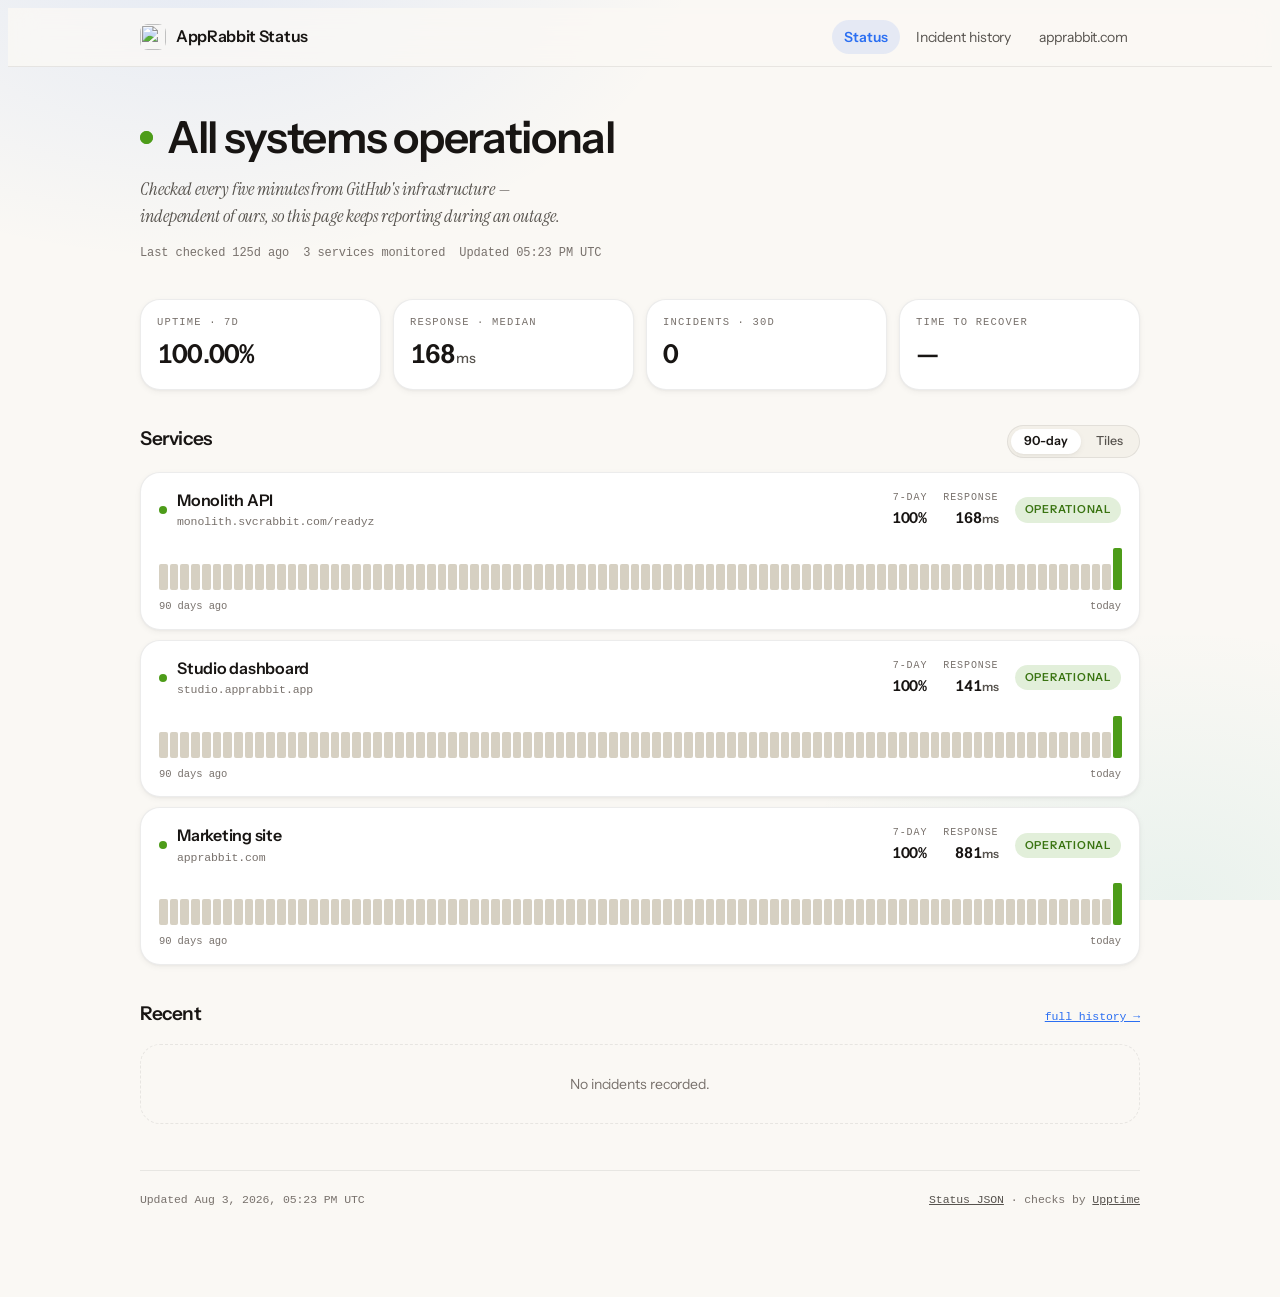
==== commit 9d3d67f0: "deploy: 3ae69c83c1d5e0d6467de7ec8708b76d2b29a3b4" ====
--- a/index.html
+++ b/index.html
@@ -1,18 +1,67 @@
-<!DOCTYPE html> <html lang=en> <head> <meta charset=utf-8> <meta content="width=device-width,initial-scale=1" name=viewport> <meta content=#333333 name=theme-color> <base href=/statuspage/ > <link href=manifest.json rel=manifest crossorigin=use-credentials> <script>__SAPPER__={baseUrl:"/statuspage",preloaded:[void 0,{}]};if('serviceWorker' in navigator)navigator.serviceWorker.register('/statuspage/service-worker.js');(function(){try{eval("async function x(){}");var main="/statuspage/client/client.2625bd69.js"}catch(e){main="/statuspage/client/legacy/client.438c4ed7.js"};var s=document.createElement("script");try{new Function("if(0)import('')")();s.src=main;s.type="module";s.crossOrigin="use-credentials";}catch(e){s.src="/statuspage/client/shimport@2.0.5.js";s.setAttribute("data-main",main);}document.head.appendChild(s);}());</script> <link href=client/client-31a52aa5.css rel=stylesheet><link href=client/createOctokit-a85f76c7.css rel=stylesheet><link href=client/index-b0b6455a.css rel=stylesheet> <title>AppRabbit Status</title><link href=https://gameplan-apps.github.io/statuspage/apprabbit.css rel=stylesheet><link href=https://gameplan-apps.github.io/statuspage/global.css rel=stylesheet><link href=https://apprabbit.com/favicon.ico rel=icon type=image/svg><link href=https://apprabbit.com/favicon.ico rel=icon type=image/png> <link href=/statuspage/client/client.2625bd69.js rel=modulepreload as=script crossorigin=use-credentials><link href=/statuspage/client/client-31a52aa5.css rel=preload as=style><link href=/statuspage/client/index.3c2ca8f1.js rel=modulepreload as=script crossorigin=use-credentials><link href=/statuspage/client/createOctokit.5ca25c13.js rel=modulepreload as=script crossorigin=use-credentials><link href=/statuspage/client/inject_styles.803b7e80.js rel=modulepreload as=script crossorigin=use-credentials><link href=/statuspage/client/createOctokit-a85f76c7.css rel=preload as=style><link href=/statuspage/client/index-b0b6455a.css rel=preload as=style></head> <body> <div id=sapper> <nav class=svelte-a08hsz><div class="svelte-a08hsz container"><div><a href=https://gameplan-apps.github.io/statuspage class="svelte-a08hsz logo"><img alt="" class=svelte-a08hsz src=https://studio.apprabbit.app/apprabbit-logo.svg> <div>AppRabbit Status</div></a></div> <ul class=svelte-a08hsz><li><a href=/statuspage/ class=svelte-a08hsz target=_self>Status</a> <li><a href=/statuspage/history class=svelte-a08hsz target=_self>Incident history</a> <li><a href=https://apprabbit.com class=svelte-a08hsz target=_self>apprabbit.com</a> </li> </ul></div> </nav> <main class=container> <header class=svelte-ngkazm><h1>AppRabbit system status</h1> <p class="svelte-ngkazm lead">Live availability for the AppRabbit platform. Checks run every 5 minutes from GitHub's infrastructure, independent of our own — so this page keeps reporting during an outage. Scheduled maintenance is posted here before it starts.</header> <section class=svelte-8lnl4f><div class="svelte-68jxue loading"><svg class=svelte-68jxue height=38 stroke=#aaa width=38 xmlns=http://www.w3.org/2000/svg><g fill=none fill-rule=evenodd><g stroke-width=2 transform="translate(1 1)"><circle cx=18 cy=18 r=18 stroke-opacity=.5></circle><path d="M36 18c0-9.94-8.06-18-18-18"><animateTransform attributeName=transform dur=1s from="0 18 18" repeatCount=indefinite to="360 18 18" type=rotate></animateTransform></path></g></g></svg></div> </section> <section class=svelte-8lnl4f><div class="svelte-68jxue loading"><svg class=svelte-68jxue height=38 stroke=#aaa width=38 xmlns=http://www.w3.org/2000/svg><g fill=none fill-rule=evenodd><g stroke-width=2 transform="translate(1 1)"><circle cx=18 cy=18 r=18 stroke-opacity=.5></circle><path d="M36 18c0-9.94-8.06-18-18-18"><animateTransform attributeName=transform dur=1s from="0 18 18" repeatCount=indefinite to="360 18 18" type=rotate></animateTransform></path></g></g></svg></div> </section> <div class="svelte-fqsq6s f changed"><h2>Live Status</h2> <form class="svelte-fqsq6s f r"><div><input class=svelte-fqsq6s id=data_day name=d type=radio value=day><label class=svelte-fqsq6s for=data_day>24h</label></div> <div><input class=svelte-fqsq6s id=data_week name=d type=radio value=week checked><label class=svelte-fqsq6s for=data_week>7d</label></div> <div><input class=svelte-fqsq6s id=data_month name=d type=radio value=month><label class=svelte-fqsq6s for=data_month>30d</label></div> <div><input class=svelte-fqsq6s id=data_year name=d type=radio value=year><label class=svelte-fqsq6s for=data_year>1y</label></div> <div><input class=svelte-fqsq6s id=data_all name=d type=radio value=all><label class=svelte-fqsq6s for=data_all>all</label></div></form></div> <section class="svelte-fqsq6s live-status"><div class="svelte-68jxue loading"><svg class=svelte-68jxue height=38 stroke=#aaa width=38 xmlns=http://www.w3.org/2000/svg><g fill=none fill-rule=evenodd><g stroke-width=2 transform="translate(1 1)"><circle cx=18 cy=18 r=18 stroke-opacity=.5></circle><path d="M36 18c0-9.94-8.06-18-18-18"><animateTransform attributeName=transform dur=1s from="0 18 18" repeatCount=indefinite to="360 18 18" type=rotate></animateTransform></path></g></g></svg></div> </section> <section><div class="svelte-68jxue loading"><svg class=svelte-68jxue height=38 stroke=#aaa width=38 xmlns=http://www.w3.org/2000/svg><g fill=none fill-rule=evenodd><g stroke-width=2 transform="translate(1 1)"><circle cx=18 cy=18 r=18 stroke-opacity=.5></circle><path d="M36 18c0-9.94-8.06-18-18-18"><animateTransform attributeName=transform dur=1s from="0 18 18" repeatCount=indefinite to="360 18 18" type=rotate></animateTransform></path></g></g></svg></div> </section> <section><div class="svelte-68jxue loading"><svg class=svelte-68jxue height=38 stroke=#aaa width=38 xmlns=http://www.w3.org/2000/svg><g fill=none fill-rule=evenodd><g stroke-width=2 transform="translate(1 1)"><circle cx=18 cy=18 r=18 stroke-opacity=.5></circle><path d="M36 18c0-9.94-8.06-18-18-18"><animateTransform attributeName=transform dur=1s from="0 18 18" repeatCount=indefinite to="360 18 18" type=rotate></animateTransform></path></g></g></svg></div></section></main> <footer class=svelte-jbr799><p>This page is <a href=https://github.com/gameplan-apps/statuspage>open source</a>, powered by <a href=https://upptime.js.org>Upptime</a></p> </footer></div> <script> try {
-        if (typeof window !== "undefined" && window.navigator && navigator.serviceWorker) {
-          navigator.serviceWorker.getRegistrations().then(function (registrations) {
-            for (let registration of registrations) {
-              registration.unregister();
-            }
-          });
-        }
-        if (typeof window !== "undefined" && "caches" in window) {
-          caches.keys().then(function (keyList) {
-            return Promise.all(
-              keyList.map(function (key) {
-                return caches.delete(key);
-              })
-            );
-          });
-        }
-      } catch (error) {} </script> +<!doctype html>
+<html lang="en">
+<head>
+  <meta charset="utf-8">
+  <meta name="viewport" content="width=device-width, initial-scale=1">
+  <title>AppRabbit Status</title>
+  <meta name="description" content="Live availability for the AppRabbit platform.">
+  <meta name="theme-color" content="#faf8f4" media="(prefers-color-scheme: light)">
+  <meta name="theme-color" content="#161311" media="(prefers-color-scheme: dark)">
+  <link rel="icon" href="https://apprabbit.com/favicon.ico">
+  <link rel="preconnect" href="https://fonts.googleapis.com">
+  <link rel="preconnect" href="https://fonts.gstatic.com" crossorigin>
+  <link rel="stylesheet" href="https://fonts.googleapis.com/css2?family=Instrument+Sans:ital,wght@0,400;0,500;0,600;1,400&family=Instrument+Serif:ital@0;1&display=swap">
+  <link rel="stylesheet" href="status.css">
+</head>
+<body data-page="status" data-base=".">
+
+<header class="topbar">
+  <div class="topbar-in">
+    <a class="wordmark" href="." style="text-decoration:none;color:inherit">
+      <img src="https://studio.apprabbit.app/apprabbit-logo.svg" alt="" width="26" height="26" style="border-radius:8px">
+      AppRabbit Status
+    </a>
+    <nav class="links">
+      <a href="." aria-current="page">Status</a>
+      <a href="history/">Incident history</a>
+      <a href="https://apprabbit.com">apprabbit.com</a>
+    </nav>
+  </div>
+</header>
+
+<div class="shell">
+  <main>
+    <section class="hero" id="hero">
+      <div class="verdict"><h1>Loading status…</h1></div>
+    </section>
+
+    <div class="stats" id="stats"></div>
+    <div id="active-maint"></div>
+
+    <div class="sec">
+      <h2>Services</h2>
+      <div class="seg" role="group" aria-label="Display">
+        <button type="button" data-view="bars" aria-pressed="true">90-day</button>
+        <button type="button" data-view="tiles" aria-pressed="false">Tiles</button>
+      </div>
+    </div>
+
+    <div class="services" id="view-bars"></div>
+    <div class="tiles hidden" id="view-tiles"></div>
+
+    <div class="sec">
+      <h2>Recent</h2>
+      <span class="hint"><a href="history/" style="color:var(--accent)">full history →</a></span>
+    </div>
+    <div id="recent"></div>
+  </main>
+
+  <footer>
+    <span id="footer-stamp">—</span>
+    <span><a href="data.json">Status JSON</a> · checks by <a href="https://upptime.js.org">Upptime</a></span>
+  </footer>
+</div>
+
+<script src="app.js"></script>
+</body>
+</html>
--- a/status.css
+++ b/status.css
@@ -0,0 +1,237 @@
+/*
+ * AppRabbit status page styles.
+ *
+ * Palette ported from the studio dashboard (warm stone neutrals, brand blue)
+ * with traffic-light status colours. Two tokens per state: FILL for bars and
+ * dots, INK for text — the signal colours are too light to read on near-white.
+ */
+
+:root {
+  color-scheme: light dark;
+
+  --stone-0:#ffffff; --stone-50:#faf8f4; --stone-100:#f4f1ea; --stone-200:#ebe6dc;
+  --stone-300:#d6d0c2; --stone-500:#78716c; --stone-600:#57534e; --stone-900:#181513;
+
+  --brand-300:#8aa9ff; --brand-400:#5c87ff; --brand-500:#2b6ff2; --brand-600:#1f58d1;
+
+  --bg: var(--stone-50);
+  --panel: var(--stone-0);
+  --subtle: var(--stone-100);
+  --inset:#f7f4ee;
+  --text: var(--stone-900);
+  --text-dim: var(--stone-600);
+  --text-subtle: var(--stone-500);
+  --line: rgba(24,21,19,0.08);
+  --line-strong: rgba(24,21,19,0.14);
+
+  --accent: var(--brand-500);
+  --accent-strong: var(--brand-600);
+  --accent-soft: rgba(43,111,242,0.10);
+
+  /* Status colours follow Claude's status page: a leaf green rather than a
+     mint, with amber and red alongside it.
+     Two tokens per state — FILL is the vivid colour for bars, dots and the
+     beacon; INK is the deeper shade for text, which the fill is too light to
+     carry on a near-white ground. */
+  --up:#4d9c19;        --up-ink:#3a7412;       --up-soft:rgba(77,156,25,0.16);
+  --degraded:#dcaf12;  --degraded-ink:#845c00; --degraded-soft:rgba(220,175,18,0.22);
+  --partial:#db7f18;   --partial-ink:#9a5407;
+  --down:#cf372a;      --down-ink:#aa281e;     --down-soft:rgba(207,55,42,0.14);
+  --maint:#7c5cf5;     --maint-ink:#5b3fd0;    --maint-soft:rgba(124,92,245,0.13);
+  --idle: var(--stone-300);
+
+  --shadow-sm:0 2px 6px rgba(24,21,19,0.05), 0 1px 2px rgba(24,21,19,0.03);
+  --shadow-md:0 6px 18px rgba(24,21,19,0.06), 0 2px 4px rgba(24,21,19,0.03);
+  --shadow-lg:0 16px 40px rgba(24,21,19,0.09), 0 4px 10px rgba(24,21,19,0.03);
+
+  --r-sm:10px; --r-md:14px; --r-lg:20px; --r-full:9999px;
+  --ease:cubic-bezier(0.16,1,0.3,1);
+
+  --font: "Instrument Sans", system-ui, -apple-system, "Helvetica Neue", sans-serif;
+  --serif: "Instrument Serif", Georgia, serif;
+  --mono: ui-monospace, SFMono-Regular, Menlo, monospace;
+}
+
+@media (prefers-color-scheme: dark) {
+  :root {
+    --bg:#161311; --panel:#1e1a17; --subtle:#26221e; --inset:#1a1714;
+    --text:#f5f0e6; --text-dim:#a89f8e; --text-subtle:#7a7160;
+    --line:rgba(255,250,240,0.08); --line-strong:rgba(255,250,240,0.16);
+    --accent:var(--brand-400); --accent-strong:var(--brand-300); --accent-soft:rgba(92,135,255,0.16);
+    /* Same traffic-light hues, lifted for a warm near-black ground. Ink ==
+       fill here because all three read fine as text at this lightness. */
+    --up:#6cbd28;       --up-ink:#7ccc33;       --up-soft:rgba(108,189,40,0.18);
+    --degraded:#e6bd33; --degraded-ink:#eec644; --degraded-soft:rgba(230,189,51,0.18);
+    --partial:#e08c37;  --partial-ink:#ec9942;
+    --down:#e04a3d;     --down-ink:#f0604f;     --down-soft:rgba(224,74,61,0.18);
+    --maint:#a78bfa;    --maint-ink:#a78bfa;    --maint-soft:rgba(167,139,250,0.18);
+    --idle:#3a342e;
+    --shadow-sm:0 2px 6px rgba(0,0,0,0.40);
+    --shadow-md:0 8px 22px rgba(0,0,0,0.45);
+    --shadow-lg:0 18px 46px rgba(0,0,0,0.50);
+  }
+}
+:root[data-theme="dark"] {
+  --bg:#161311; --panel:#1e1a17; --subtle:#26221e; --inset:#1a1714;
+  --text:#f5f0e6; --text-dim:#a89f8e; --text-subtle:#7a7160;
+  --line:rgba(255,250,240,0.08); --line-strong:rgba(255,250,240,0.16);
+  --accent:var(--brand-400); --accent-strong:var(--brand-300); --accent-soft:rgba(92,135,255,0.16);
+  --up:#6cbd28; --up-ink:#7ccc33; --up-soft:rgba(108,189,40,0.18);
+  --degraded:#e6bd33; --degraded-ink:#eec644; --degraded-soft:rgba(230,189,51,0.18);
+  --partial:#e08c37; --partial-ink:#ec9942;
+  --down:#e04a3d; --down-ink:#f0604f; --down-soft:rgba(224,74,61,0.18);
+  --maint:#a78bfa; --maint-ink:#a78bfa; --maint-soft:rgba(167,139,250,0.18);
+  --idle:#3a342e;
+  --shadow-sm:0 2px 6px rgba(0,0,0,0.40);
+  --shadow-md:0 8px 22px rgba(0,0,0,0.45);
+  --shadow-lg:0 18px 46px rgba(0,0,0,0.50);
+}
+:root[data-theme="light"] {
+  --bg:#faf8f4; --panel:#ffffff; --subtle:#f4f1ea; --inset:#f7f4ee;
+  --text:#181513; --text-dim:#57534e; --text-subtle:#78716c;
+  --line:rgba(24,21,19,0.08); --line-strong:rgba(24,21,19,0.14);
+  --accent:#2b6ff2; --accent-strong:#1f58d1; --accent-soft:rgba(43,111,242,0.10);
+  --up:#4d9c19; --up-ink:#3a7412; --up-soft:rgba(77,156,25,0.16);
+  --degraded:#dcaf12; --degraded-ink:#845c00; --degraded-soft:rgba(220,175,18,0.22);
+  --partial:#db7f18; --partial-ink:#9a5407;
+  --down:#cf372a; --down-ink:#aa281e; --down-soft:rgba(207,55,42,0.14);
+  --maint:#7c5cf5; --maint-ink:#5b3fd0; --maint-soft:rgba(124,92,245,0.13);
+  --idle:#d6d0c2;
+}
+
+body {
+  font-family: var(--font);
+  color: var(--text);
+  background:
+    radial-gradient(58% 50% at 15% -5%, rgba(43,111,242,0.10), transparent 68%),
+    radial-gradient(46% 46% at 92% 100%, rgba(14,163,148,0.07), transparent 66%),
+    var(--bg);
+  background-attachment: fixed;
+  -webkit-font-smoothing: antialiased;
+  letter-spacing: -0.006em;
+  line-height: 1.6;
+}
+
+.shell { max-width: 1000px; margin: 0 auto; padding: 0 20px 80px; }
+
+.topbar {
+  position: sticky; top: 0; z-index: 20;
+  backdrop-filter: saturate(1.6) blur(14px); -webkit-backdrop-filter: saturate(1.6) blur(14px);
+  background: color-mix(in srgb, var(--bg) 82%, transparent);
+  border-bottom: 1px solid var(--line);
+}
+.topbar-in { max-width: 1000px; margin: 0 auto; padding: 12px 20px; display: flex; align-items: center; gap: 18px; flex-wrap: wrap; }
+.wordmark { display: flex; align-items: center; gap: 10px; font-weight: 600; letter-spacing: -0.02em; }
+.wordmark .glyph { width: 26px; height: 26px; border-radius: 8px; display: grid; place-items: center; background: var(--accent); color: #fff; font-size: 14px; font-weight: 700; }
+nav.links { display: flex; gap: 4px; margin-left: auto; flex-wrap: wrap; }
+nav.links a { font-size: 14px; text-decoration: none; color: var(--text-dim); padding: 6px 12px; border-radius: var(--r-full); transition: background 160ms var(--ease), color 160ms var(--ease); }
+nav.links a:hover { background: var(--accent-soft); color: var(--accent); }
+nav.links a[aria-current] { background: var(--accent-soft); color: var(--accent); font-weight: 600; }
+
+.hero { padding: 46px 0 28px; display: flex; flex-direction: column; gap: 14px; }
+.verdict { display: flex; align-items: center; gap: 14px; flex-wrap: wrap; }
+.beacon { position: relative; width: 13px; height: 13px; flex: none; }
+.beacon i { position: absolute; inset: 0; border-radius: 50%; background: var(--up); display: block; }
+.beacon i.ring { animation: pulse 2.6s var(--ease) infinite; }
+@keyframes pulse { 0% { transform: scale(1); opacity: 0.55; } 70%,100% { transform: scale(2.9); opacity: 0; } }
+@media (prefers-reduced-motion: reduce) { .beacon i.ring { display: none; } }
+
+h1 { margin: 0; font-size: clamp(30px, 5vw, 44px); font-weight: 600; letter-spacing: -0.03em; line-height: 1.1; text-wrap: balance; }
+.hero .sub { font-family: var(--serif); font-style: italic; font-size: 18px; line-height: 1.5; color: var(--text-dim); max-width: 54ch; margin: 0; }
+.stamp { font-family: var(--mono); font-size: 12px; color: var(--text-subtle); display: flex; gap: 14px; flex-wrap: wrap; }
+
+.stats { display: grid; grid-template-columns: repeat(auto-fit, minmax(150px, 1fr)); gap: 12px; margin: 8px 0 34px; }
+.stat { background: var(--panel); border: 1px solid var(--line); border-radius: var(--r-lg); padding: 14px 16px; box-shadow: var(--shadow-sm); display: flex; flex-direction: column; gap: 3px; }
+.stat .k { font-family: var(--mono); font-size: 10.5px; text-transform: uppercase; letter-spacing: 0.11em; color: var(--text-subtle); }
+.stat .v { font-size: 26px; font-weight: 600; letter-spacing: -0.03em; font-variant-numeric: tabular-nums; }
+.stat .v small { font-size: 14px; font-weight: 500; color: var(--text-dim); letter-spacing: 0; }
+
+.sec { display: flex; align-items: baseline; justify-content: space-between; gap: 16px; margin: 34px 0 14px; flex-wrap: wrap; }
+.sec h2 { margin: 0; font-size: 19px; font-weight: 600; letter-spacing: -0.02em; }
+.sec .hint { font-family: var(--mono); font-size: 11.5px; color: var(--text-subtle); }
+.seg { display: inline-flex; background: var(--subtle); border: 1px solid var(--line); border-radius: var(--r-full); padding: 3px; gap: 2px; }
+.seg button { font: 500 12.5px/1 var(--font); color: var(--text-dim); background: none; border: 0; padding: 6px 13px; border-radius: var(--r-full); cursor: pointer; transition: all 160ms var(--ease); }
+.seg button[aria-pressed="true"] { background: var(--panel); color: var(--text); box-shadow: var(--shadow-sm); font-weight: 600; }
+
+.services { display: flex; flex-direction: column; gap: 10px; }
+.svc { background: var(--panel); border: 1px solid var(--line); border-radius: var(--r-lg); box-shadow: var(--shadow-sm); overflow: hidden; transition: transform 200ms var(--ease), box-shadow 200ms var(--ease), border-color 200ms var(--ease); }
+.svc:hover { transform: translateY(-2px); box-shadow: var(--shadow-md); border-color: var(--line-strong); }
+.svc-top { display: grid; grid-template-columns: 1fr auto; gap: 12px; align-items: center; padding: 15px 18px 10px; }
+.svc-id { display: flex; align-items: center; gap: 10px; min-width: 0; }
+.svc-id .dot { width: 8px; height: 8px; border-radius: 50%; flex: none; }
+.svc-id .name { font-weight: 600; letter-spacing: -0.015em; }
+.svc-id .host { font-family: var(--mono); font-size: 11.5px; color: var(--text-subtle); overflow: hidden; text-overflow: ellipsis; white-space: nowrap; }
+.svc-fig { display: flex; align-items: center; gap: 16px; }
+.fig { text-align: right; }
+.fig .k { font-family: var(--mono); font-size: 10px; text-transform: uppercase; letter-spacing: 0.09em; color: var(--text-subtle); }
+.fig .v { font-weight: 600; font-variant-numeric: tabular-nums; font-size: 15px; }
+@media (max-width: 620px) { .svc-top { grid-template-columns: 1fr; } .svc-fig { justify-content: space-between; } }
+
+.pill { display: inline-flex; align-items: center; gap: 6px; border-radius: var(--r-full); font-size: 11px; font-weight: 600; letter-spacing: 0.07em; text-transform: uppercase; padding: 4px 10px; white-space: nowrap; }
+.pill.up { background: var(--up-soft); color: var(--up-ink); }
+.pill.degraded { background: var(--degraded-soft); color: var(--degraded-ink); }
+.pill.down { background: var(--down-soft); color: var(--down-ink); }
+.pill.maint { background: var(--maint-soft); color: var(--maint-ink); }
+
+.bars { display: flex; gap: 2px; align-items: flex-end; padding: 6px 18px 8px; height: 42px; }
+.bars span { flex: 1; border-radius: 2px; background: var(--up); min-width: 2px; height: 100%; transition: transform 140ms var(--ease), filter 140ms var(--ease); }
+.bars span[data-s="degraded"] { background: var(--degraded); }
+.bars span[data-s="partial"] { background: var(--partial); }
+.bars span[data-s="down"] { background: var(--down); }
+.bars span[data-s="maint"] { background: var(--maint); }
+.bars span[data-s="none"] { background: var(--idle); height: 62%; }
+.bars span:hover { transform: scaleY(1.14); filter: brightness(1.1); }
+.bars-legend { display: flex; justify-content: space-between; padding: 0 18px 14px; font-family: var(--mono); font-size: 10.5px; color: var(--text-subtle); }
+
+.tiles { display: grid; grid-template-columns: repeat(auto-fit, minmax(232px, 1fr)); gap: 12px; }
+.tile { background: var(--panel); border: 1px solid var(--line); border-radius: var(--r-lg); box-shadow: var(--shadow-sm); padding: 16px 16px 0; overflow: hidden; display: flex; flex-direction: column; gap: 10px; transition: transform 200ms var(--ease), box-shadow 200ms var(--ease); }
+.tile:hover { transform: translateY(-2px); box-shadow: var(--shadow-md); }
+.tile .row { display: flex; justify-content: space-between; align-items: flex-start; gap: 10px; }
+.tile .name { font-weight: 600; letter-spacing: -0.015em; }
+.tile .big { font-size: 30px; font-weight: 600; letter-spacing: -0.035em; font-variant-numeric: tabular-nums; line-height: 1; }
+.tile .k { font-family: var(--mono); font-size: 10px; text-transform: uppercase; letter-spacing: 0.09em; color: var(--text-subtle); }
+.spark { display: block; width: calc(100% + 32px); margin: 0 -16px -1px; }
+
+/* ── maintenance band (status page) ──────────────────── */
+.maint-band { display: grid; grid-template-columns: auto 1fr auto; gap: 14px; align-items: center; background: var(--panel); border: 1px solid var(--line); border-left: 4px solid var(--maint); border-radius: var(--r-lg); padding: 14px 18px; box-shadow: var(--shadow-sm); margin-bottom: 12px; }
+.maint-band .icn { color: var(--maint); font-weight: 700; font-family: var(--mono); }
+.maint-band .t { font-weight: 600; }
+.maint-band .d { font-size: 13.5px; color: var(--text-dim); }
+.maint-band .w { font-family: var(--mono); font-size: 11.5px; color: var(--text-subtle); white-space: nowrap; }
+@media (max-width: 620px) { .maint-band { grid-template-columns: 1fr; } .maint-band .w { white-space: normal; } }
+
+/* ── history page ────────────────────────────────────── */
+.filters { display: flex; gap: 6px; flex-wrap: wrap; }
+.chip { font: 500 12.5px/1 var(--font); color: var(--text-dim); background: var(--subtle); border: 1px solid var(--line); padding: 7px 13px; border-radius: var(--r-full); cursor: pointer; transition: all 160ms var(--ease); }
+.chip[aria-pressed="true"] { background: var(--accent-soft); border-color: var(--accent); color: var(--accent); font-weight: 600; }
+
+.month { font-family: var(--mono); font-size: 11px; letter-spacing: 0.12em; text-transform: uppercase; color: var(--text-subtle); margin: 26px 0 10px; }
+.entry { display: grid; grid-template-columns: 4px 1fr; gap: 16px; background: var(--panel); border: 1px solid var(--line); border-radius: var(--r-lg); box-shadow: var(--shadow-sm); overflow: hidden; margin-bottom: 10px; }
+.entry .rail { background: var(--down); }
+.entry[data-kind="maintenance"] .rail { background: var(--maint); }
+.entry[data-kind="degraded"] .rail { background: var(--degraded); }
+.entry .inner { padding: 15px 18px; display: flex; flex-direction: column; gap: 9px; }
+.entry .head { display: flex; align-items: center; gap: 10px; flex-wrap: wrap; }
+.entry .title { font-weight: 600; letter-spacing: -0.015em; }
+.entry p { margin: 0; font-size: 14px; color: var(--text-dim); max-width: 68ch; }
+.entry .meta { font-family: var(--mono); font-size: 11px; color: var(--text-subtle); display: flex; gap: 14px; flex-wrap: wrap; }
+.scope { display: flex; gap: 6px; flex-wrap: wrap; }
+.scope span { font-family: var(--mono); font-size: 10.5px; background: var(--subtle); border: 1px solid var(--line); border-radius: 5px; padding: 2px 7px; color: var(--text-dim); }
+
+.updates { border-top: 1px dashed var(--line); margin-top: 3px; padding-top: 9px; display: flex; flex-direction: column; gap: 8px; }
+.update { display: grid; grid-template-columns: 74px 1fr; gap: 12px; font-size: 13.5px; }
+.update .u-when { font-family: var(--mono); font-size: 11px; color: var(--text-subtle); padding-top: 2px; }
+.update .u-what b { font-weight: 600; }
+@media (max-width: 520px) { .update { grid-template-columns: 1fr; gap: 2px; } }
+
+.empty { border: 1px dashed var(--line); border-radius: var(--r-lg); padding: 28px; text-align: center; color: var(--text-subtle); font-size: 14px; }
+
+footer { margin-top: 46px; padding-top: 20px; border-top: 1px solid var(--line); font-family: var(--mono); font-size: 11.5px; color: var(--text-subtle); display: flex; justify-content: space-between; gap: 14px; flex-wrap: wrap; }
+footer a { color: var(--text-dim); }
+
+.hidden { display: none !important; }
+:focus-visible { outline: 2px solid var(--accent); outline-offset: 2px; border-radius: 6px; }
+
+.note { margin: 26px 0 0; padding: 14px 16px; border-radius: var(--r-md); background: var(--accent-soft); border: 1px dashed var(--accent); font-size: 13.5px; color: var(--text-dim); }
+.note b { color: var(--text); }
+.note code { font-family: var(--mono); font-size: 12.5px; }
